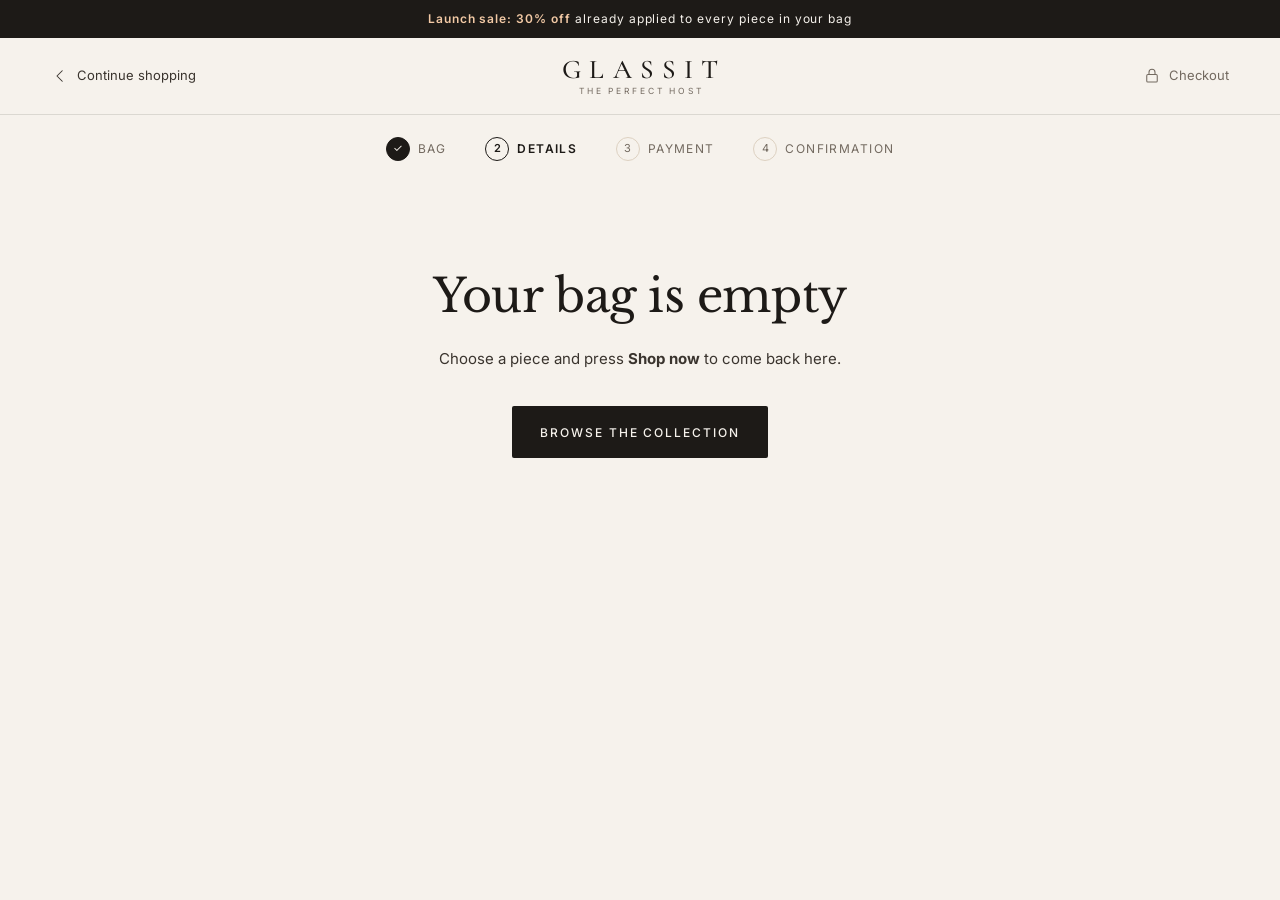
==== checkout.html @ 10aa94db "Landing: boutique 3D set, swipe-driven gallery, Shop now to checkout - 3D gallery is no longer scrol" ====
<!doctype html>
<html lang="en">
<head>
<meta charset="utf-8">
<meta name="viewport" content="width=device-width, initial-scale=1, viewport-fit=cover">
<title>Checkout — Glassit</title>
<meta name="robots" content="noindex">
<meta name="theme-color" content="#f6f2ec">
<link rel="icon" type="image/png" sizes="32x32" href="assets/brand/favicon-32.png">
<link rel="icon" type="image/png" sizes="192x192" href="assets/brand/favicon-192.png">
<link rel="apple-touch-icon" sizes="180x180" href="assets/brand/favicon-180.png">
<link rel="preconnect" href="https://fonts.googleapis.com">
<link rel="preconnect" href="https://fonts.gstatic.com" crossorigin>
<link href="https://fonts.googleapis.com/css2?family=Libre+Baskerville:ital,wght@0,400;0,700;1,400&family=Cormorant+Garamond:wght@400;500&family=Inter:wght@300;400;500;600&display=swap" rel="stylesheet">
<link rel="stylesheet" href="css/landing.css?v=13">
<link rel="stylesheet" href="css/checkout.css?v=1">
</head>
<body class="co">

<div class="ticker ticker--static" role="note"><span><b>Launch sale: 30% off</b> already applied to every piece in your bag</span></div>

<header class="co-head">
  <a class="co-back" href="landing.html#shop"><svg viewBox="0 0 24 24"><path d="M15 5 8 12l7 7"/></svg><span>Continue shopping</span></a>
  <a class="logo" href="landing.html" aria-label="Glassit home"><span class="logo__word">GLASSIT</span><span class="logo__tag">The Perfect Host</span></a>
  <span class="co-secure"><svg viewBox="0 0 24 24"><rect x="5" y="10" width="14" height="10" rx="1.5"/><path d="M8 10V7a4 4 0 0 1 8 0v3"/></svg><span>Checkout</span></span>
</header>

<ol class="co-steps" aria-label="Checkout steps">
  <li class="done">Bag</li><li class="on">Details</li><li class="js-step-pay">Payment</li><li class="js-step-done">Confirmation</li>
</ol>

<main class="co-main js-co">
  <form class="co-form js-form" novalidate>
    <section class="co-card">
      <h2><span>1</span>Contact</h2>
      <div class="grid2">
        <div class="field"><input id="c-email" name="email" type="email" autocomplete="email" required placeholder=" "><label for="c-email">Email</label></div>
        <div class="field"><input id="c-phone" name="phone" type="tel" inputmode="tel" autocomplete="tel" required placeholder=" " pattern="[0-9+ -]{10,15}"><label for="c-phone">Mobile number</label></div>
      </div>
      <label class="check"><input type="checkbox" name="b2b" class="js-b2b"><span>This is a business / bulk order (B2B)</span></label>
      <div class="grid2 js-b2b-fields" hidden>
        <div class="field"><input id="c-company" name="company" autocomplete="organization" placeholder=" "><label for="c-company">Business name</label></div>
        <div class="field"><input id="c-gst" name="gstin" placeholder=" " maxlength="15" style="text-transform:uppercase"><label for="c-gst">GSTIN (optional)</label></div>
      </div>
    </section>

    <section class="co-card">
      <h2><span>2</span>Delivery address</h2>
      <div class="field"><input id="c-name" name="name" autocomplete="name" required placeholder=" "><label for="c-name">Full name</label></div>
      <div class="field"><input id="c-a1" name="address1" autocomplete="address-line1" required placeholder=" "><label for="c-a1">Flat, house, building</label></div>
      <div class="field"><input id="c-a2" name="address2" autocomplete="address-line2" placeholder=" "><label for="c-a2">Area, street, landmark (optional)</label></div>
      <div class="grid3">
        <div class="field"><input id="c-city" name="city" autocomplete="address-level2" required placeholder=" "><label for="c-city">City</label></div>
        <div class="field field--select"><select id="c-state" name="state" autocomplete="address-level1" required class="js-states"></select><label for="c-state">State</label></div>
        <div class="field"><input id="c-pin" name="pin" inputmode="numeric" autocomplete="postal-code" required placeholder=" " maxlength="6" pattern="[1-9][0-9]{5}"><label for="c-pin">PIN code</label></div>
      </div>
    </section>

    <section class="co-card">
      <h2><span>3</span>Payment</h2>
      <div class="pay">
        <label class="pay__opt"><input type="radio" name="payment" value="UPI" checked><span><b>UPI</b><small>Pay by any UPI app. We send a payment request once your order is confirmed.</small></span></label>
        <label class="pay__opt"><input type="radio" name="payment" value="Card / net banking"><span><b>Card or net banking</b><small>We send a secure payment link once your order is confirmed.</small></span></label>
        <label class="pay__opt"><input type="radio" name="payment" value="Cash on delivery"><span><b>Cash on delivery</b><small>Pay when your glassware arrives.</small></span></label>
      </div>
      <div class="field"><textarea id="c-note" name="note" rows="2" placeholder=" "></textarea><label for="c-note">Order note, gift message or delivery instructions (optional)</label></div>
    </section>

    <button class="btn btn--dark btn--block co-place js-place" type="submit">Place order · <span class="js-total-btn">₹0</span></button>
    <p class="co-fine">Your order goes to the Glassit team, who confirm stock, delivery charge and payment with you before anything ships.</p>
  </form>

  <aside class="co-sum">
    <div class="co-card co-card--sum">
      <div class="co-sum__head"><h2>Your order</h2><span class="js-count">0 items</span></div>
      <div class="co-items js-items"></div>
      <div class="co-totals">
        <div><span>Price</span><s class="js-mrp">₹0</s></div>
        <div class="save"><span>Launch discount (30%)</span><b class="js-save">−₹0</b></div>
        <div><span>Subtotal</span><b class="js-sub">₹0</b></div>
        <div><span>Delivery</span><span class="muted">Confirmed with your order</span></div>
        <div class="total"><span>Total</span><b class="js-total">₹0</b></div>
      </div>
      <p class="co-badge"><svg viewBox="0 0 24 24"><path d="M4 9h16l-1.5 11h-13z"/><path d="M8 9V6a4 4 0 0 1 8 0v3"/></svg>You save <b class="js-save2">₹0</b> on this order</p>
    </div>
  </aside>
</main>

<section class="co-empty js-empty" hidden>
  <h1>Your bag is empty</h1>
  <p>Choose a piece and press <b>Shop now</b> to come back here.</p>
  <a class="btn btn--dark" href="landing.html#shop">Browse the collection</a>
</section>

<section class="co-done js-done" hidden>
  <div class="co-done__icon"><svg viewBox="0 0 24 24"><path d="m5 12 5 5 9-10"/></svg></div>
  <p class="eyebrow">Order <span class="js-oid"></span></p>
  <h1>Almost there, <em class="js-oname"></em></h1>
  <p class="js-done-msg">Your email app has opened with the full order. Press send and the Glassit team will confirm stock, delivery and payment with you.</p>
  <div class="co-done__btns">
    <button class="btn btn--line js-resend" type="button">Open the email again</button>
    <a class="btn btn--dark" href="landing.html">Back to the store</a>
  </div>
</section>

<div class="toasts" aria-live="polite"></div>
<script type="module" src="js/checkout.js?v=1"></script>
</body>
</html>
---- css/landing.css ----
/* =========================================================
   GLASSIT — landing (test page)
   ========================================================= */
:root {
  --bg: #f6f2ec;
  --paper: #fbf8f4;
  --sand: #ede5da;
  --stone: #ddd1c1;
  --ink: #1d1a17;
  --ink-2: #3a342e;
  --muted: #736a60;
  --line: rgba(29, 26, 23, .12);
  --sale: #9b3b25;
  --gold: #a8803f;
  --serif: "Libre Baskerville", Baskerville, Georgia, serif;
  --display: "Cormorant Garamond", Georgia, serif;
  --sans: "Inter", system-ui, -apple-system, "Segoe UI", Roboto, sans-serif;
  --gutter: clamp(16px, 4vw, 56px);
  --max: 1360px;
  --nav-h: 72px;
  --ease: cubic-bezier(.22, 1, .36, 1);
  color-scheme: light;
}
*, *::before, *::after { box-sizing: border-box; }
html { -webkit-text-size-adjust: 100%; }
html.lenis, html.lenis body { height: auto; }
.lenis.lenis-smooth { scroll-behavior: auto !important; }
.lenis.lenis-stopped { overflow: hidden; }
body { margin: 0; background: var(--bg); color: var(--ink); font-family: var(--sans); font-size: 15px; line-height: 1.6; -webkit-font-smoothing: antialiased; overflow-x: hidden; }
img { max-width: 100%; display: block; }
a { color: inherit; text-decoration: none; }
button { font: inherit; color: inherit; background: none; border: 0; padding: 0; cursor: pointer; }
input { font: inherit; color: inherit; }
h1, h2, h3 { font-family: var(--serif); font-weight: 400; margin: 0; letter-spacing: -.01em; }
h1 em, h2 em { font-style: italic; color: var(--ink-2); }
[hidden] { display: none !important; }
svg { fill: none; stroke: currentColor; stroke-width: 1.4; stroke-linecap: round; stroke-linejoin: round; }
:focus-visible { outline: 2px solid var(--ink); outline-offset: 3px; }

.eyebrow { font-size: 11px; letter-spacing: .22em; text-transform: uppercase; color: var(--muted); margin: 0 0 16px; display: flex; align-items: center; gap: 10px; font-weight: 500; }
.eyebrow--light { color: rgba(246, 242, 236, .7); }
.pill { display: inline-block; padding: 5px 10px; border-radius: 999px; background: var(--sale); color: #fff; letter-spacing: .14em; font-size: 10px; }

/* buttons */
.btn { display: inline-flex; align-items: center; justify-content: center; gap: 10px; height: 52px; padding: 0 28px; border-radius: 2px; font-size: 12px; letter-spacing: .16em; text-transform: uppercase; font-weight: 500; white-space: nowrap; transition: background .3s, color .3s, border-color .3s, transform .3s var(--ease); }
.btn:active { transform: scale(.98); }
.btn--dark { background: var(--ink); color: var(--bg); }
.btn--dark:hover { background: #000; }
.btn--line { border: 1px solid var(--ink); }
.btn--line:hover { background: var(--ink); color: var(--bg); }
.btn--light { background: var(--bg); color: var(--ink); }
.btn--light:hover { background: #fff; }
.btn--sm { height: 40px; padding: 0 18px; font-size: 11px; }
.btn--block { width: 100%; }
.btn[disabled] { opacity: .35; pointer-events: none; }
.link-arrow { font-size: 12px; letter-spacing: .14em; text-transform: uppercase; font-weight: 500; border-bottom: 1px solid currentColor; padding-bottom: 3px; display: inline-flex; gap: 8px; }
.link-arrow::after { content: "→"; transition: transform .3s var(--ease); }
.link-arrow:hover::after { transform: translateX(4px); }
.icon { width: 40px; height: 40px; display: inline-grid; place-items: center; border-radius: 50%; transition: background .25s; }
.icon:hover { background: var(--sand); }
.icon svg { width: 21px; height: 21px; }

/* price */
.price { display: inline-flex; align-items: baseline; gap: 8px; flex-wrap: wrap; font-variant-numeric: tabular-nums; }
.price s { color: var(--muted); font-size: .86em; }
.price b { font-weight: 600; }
.price i { font-style: normal; font-size: 10px; letter-spacing: .1em; color: #fff; background: var(--sale); padding: 2px 6px; border-radius: 2px; font-weight: 600; align-self: center; }
.price--lg { font-size: 24px; }
.price--lg s { font-size: 16px; }

/* ---------- 1 · ticker ---------- */
.ticker { background: var(--ink); color: var(--bg); overflow: hidden; height: 38px; display: flex; align-items: center; font-size: 12px; letter-spacing: .08em; padding-top: env(safe-area-inset-top, 0px); box-sizing: content-box; }
.ticker__track { display: flex; width: max-content; animation: ticker 38s linear infinite; }
.ticker:hover .ticker__track { animation-play-state: paused; }
.ticker__track span { display: inline-flex; align-items: center; gap: 28px; padding-right: 28px; white-space: nowrap; }
.ticker__track span::after { content: "✦"; color: var(--gold); font-size: 9px; }
.ticker b { color: #f2c9a5; font-weight: 600; }
@keyframes ticker { to { transform: translateX(-50%); } }

/* ---------- 2 · nav ---------- */
.nav { position: sticky; top: 0; z-index: 50; height: var(--nav-h); display: grid; grid-template-columns: auto 1fr auto; align-items: center; gap: 28px; padding: 0 var(--gutter); background: rgba(246, 242, 236, .92); -webkit-backdrop-filter: blur(14px); backdrop-filter: blur(14px); border-bottom: 1px solid transparent; transition: border-color .3s, box-shadow .3s; }
.nav.is-stuck { border-color: var(--line); box-shadow: 0 6px 24px rgba(29, 26, 23, .05); }
.logo { display: inline-flex; flex-direction: column; align-items: center; line-height: 1; }
.logo__word { font-family: var(--display); font-weight: 500; font-size: 27px; letter-spacing: .32em; padding-left: .32em; }
.logo__tag { font-size: 8.5px; letter-spacing: .34em; text-transform: uppercase; color: var(--muted); margin-top: 4px; padding-left: .34em; }
.logo--lg .logo__word { font-size: 36px; }
.nav__links { display: flex; justify-content: center; gap: clamp(16px, 2.2vw, 34px); }
.nav__links a { font-size: 13px; color: var(--ink-2); position: relative; padding: 6px 0; }
.nav__links a::after { content: ""; position: absolute; left: 0; right: 0; bottom: 0; height: 1px; background: var(--ink); transform: scaleX(0); transform-origin: right; transition: transform .4s var(--ease); }
.nav__links a:hover::after { transform: scaleX(1); transform-origin: left; }
.nav__actions { display: flex; align-items: center; gap: 4px; }
.nav__cta { margin-left: 8px; }
.bag-btn { position: relative; }
.bag-btn__n { position: absolute; top: 2px; right: 0; min-width: 17px; height: 17px; border-radius: 9px; background: var(--sale); color: #fff; font-size: 10px; font-weight: 600; display: grid; place-items: center; padding: 0 4px; transform: scale(0); transition: transform .35s var(--ease); }
.bag-btn__n.on { transform: scale(1); }
.bag-btn.bump { animation: bump .5s var(--ease); }
@keyframes bump { 40% { transform: scale(1.2); } }
.nav__burger { display: none; width: 40px; height: 40px; position: relative; }
.nav__burger i { position: absolute; left: 10px; right: 10px; height: 1.4px; background: var(--ink); transition: transform .4s var(--ease), opacity .3s; }
.nav__burger i:nth-child(1) { top: 14px; } .nav__burger i:nth-child(2) { top: 20px; } .nav__burger i:nth-child(3) { top: 26px; }
body.menu-open .nav__burger i:nth-child(1) { transform: translateY(6px) rotate(45deg); }
body.menu-open .nav__burger i:nth-child(2) { opacity: 0; }
body.menu-open .nav__burger i:nth-child(3) { transform: translateY(-6px) rotate(-45deg); }
.drawer-menu { position: fixed; left: 0; right: 0; top: 0; bottom: 0; z-index: 45; background: var(--bg); padding: calc(var(--nav-h) + 60px) var(--gutter) 40px; transform: translateY(-100%); transition: transform .6s var(--ease); overflow-y: auto; }
body.menu-open .drawer-menu { transform: none; }
.drawer-menu a { display: block; font-family: var(--serif); font-size: 26px; padding: 12px 0; border-bottom: 1px solid var(--line); }

/* ---------- 3 · hero ---------- */
.hero { max-width: var(--max); margin: 0 auto; padding: clamp(28px, 5vw, 64px) var(--gutter) clamp(40px, 6vw, 80px); display: grid; grid-template-columns: 1fr 1.1fr; gap: clamp(28px, 5vw, 80px); align-items: center; min-height: calc(100svh - var(--nav-h) - 38px); }
.hero h1 { font-size: clamp(40px, 5.4vw, 80px); line-height: 1.04; margin-bottom: 22px; }
.hero__lede { color: var(--muted); max-width: 460px; font-size: clamp(15px, 1.2vw, 17px); margin: 0 0 32px; }
.hero__ctas { display: flex; gap: 12px; flex-wrap: wrap; }
.hero__facts { list-style: none; padding: 0; margin: 44px 0 0; display: flex; gap: 0; border-top: 1px solid var(--line); max-width: 460px; }
.hero__facts li { flex: 1; padding: 16px 0 0; }
.hero__facts li + li { padding-left: 18px; border-left: 1px solid var(--line); }
.hero__facts b { display: block; font-family: var(--serif); font-size: 24px; font-weight: 400; }
.hero__facts span { font-size: 12px; color: var(--muted); }
.hero__media { position: relative; margin: 0; }
.hero__media img { width: 100%; height: auto; aspect-ratio: 6 / 5; object-fit: cover; border-radius: 4px; }
.hero__badge { position: absolute; top: 22px; right: 22px; width: 92px; height: 92px; border-radius: 50%; background: var(--sale); color: #fff; display: grid; place-content: center; text-align: center; font-size: 11px; letter-spacing: .14em; text-transform: uppercase; line-height: 1.1; box-shadow: 0 10px 30px rgba(155, 59, 37, .3); }
.hero__badge b { display: block; font-family: var(--serif); font-size: 28px; letter-spacing: 0; font-weight: 400; }
.hero__tag { position: absolute; left: 22px; bottom: 22px; background: rgba(251, 248, 244, .94); -webkit-backdrop-filter: blur(8px); backdrop-filter: blur(8px); padding: 16px 18px; border-radius: 3px; display: grid; gap: 4px; max-width: 290px; box-shadow: 0 10px 30px rgba(29, 26, 23, .08); }
.hero__tag small { font-size: 10px; letter-spacing: .2em; text-transform: uppercase; color: var(--muted); }
.hero__tag b { font-family: var(--serif); font-weight: 400; font-size: 16px; }
.hero__tag .link-arrow { margin-top: 6px; justify-self: start; }

/* ---------- 4 · 3D carousel ---------- */
.turn { background: linear-gradient(var(--bg), var(--sand) 30%, var(--sand) 70%, var(--bg)); }
.turn__pin { height: 100svh; min-height: 620px; display: grid; grid-template-rows: auto 1fr auto; padding: calc(var(--nav-h) + 18px) var(--gutter) 22px; max-width: var(--max); margin: 0 auto; }
.turn__head { text-align: center; }
.turn__head h2 { font-size: clamp(30px, 3.6vw, 52px); line-height: 1.1; }
.turn__head .eyebrow { justify-content: center; margin-bottom: 10px; }
.turn__hint { margin: 10px 0 0; font-size: 12px; color: var(--muted); }
.hint-touch { display: none; }
@media (hover: none) { .hint-touch { display: inline; } .hint-desk { display: none; } }
.turn__stage { position: relative; min-height: 0; touch-action: pan-y; cursor: grab; }
.turn__stage:active { cursor: grabbing; }
#turn-canvas { width: 100%; height: 100%; display: block; }
.turn__loading { position: absolute; inset: 0; display: grid; place-content: center; justify-items: center; gap: 14px; font-size: 11px; letter-spacing: .2em; text-transform: uppercase; color: var(--muted); transition: opacity .6s; pointer-events: none; }
.turn__loading span { width: 34px; height: 34px; border-radius: 50%; border: 1.5px solid var(--stone); border-top-color: var(--ink); animation: spin 1s linear infinite; }
.turn__loading.done { opacity: 0; }
@keyframes spin { to { transform: rotate(360deg); } }
.turn__arrow { position: absolute; top: 50%; width: 52px; height: 52px; margin-top: -26px; border-radius: 50%; display: grid; place-items: center; background: rgba(251, 248, 244, .85); border: 1px solid var(--line); transition: background .3s, transform .3s var(--ease); z-index: 2; }
.turn__arrow:hover { background: var(--ink); color: var(--bg); }
.turn__arrow svg { width: 20px; height: 20px; }
.turn__arrow--prev { left: 0; } .turn__arrow--next { right: 0; }
.turn__info { display: grid; grid-template-columns: 1fr auto; gap: 14px 30px; align-items: end; border-top: 1px solid var(--line); padding-top: 18px; }
.turn__meta small { font-size: 11px; letter-spacing: .2em; text-transform: uppercase; color: var(--muted); }
.turn__meta h3 { font-size: clamp(22px, 2.2vw, 30px); margin: 4px 0 2px; }
.turn__meta p { margin: 0; color: var(--muted); font-size: 13px; }
.turn__buy { display: flex; align-items: center; gap: 22px; flex-wrap: wrap; justify-content: flex-end; }
.turn__btns { display: flex; gap: 8px; }
.turn__dots { grid-column: 1 / -1; display: flex; justify-content: center; gap: 8px; }
.turn__dots button { width: 34px; height: 3px; background: var(--stone); border-radius: 2px; transition: background .3s, width .4s var(--ease); }
.turn__dots button.on { background: var(--ink); width: 54px; }
.turn__meta.swap { animation: swap .6s var(--ease); }
@keyframes swap { from { opacity: 0; transform: translateY(10px); } }

/* ---------- 5 · shop grid ---------- */
.section-head { max-width: var(--max); margin: 0 auto; padding: clamp(70px, 10vw, 120px) var(--gutter) 28px; display: flex; justify-content: space-between; align-items: flex-end; gap: 24px; flex-wrap: wrap; }
.section-head h2 { font-size: clamp(32px, 4vw, 58px); line-height: 1.06; }
.section-head__aside { max-width: 300px; color: var(--muted); font-size: 14px; margin: 0; }
.chips { max-width: var(--max); margin: 0 auto 26px; padding: 0 var(--gutter); display: flex; gap: 8px; overflow-x: auto; scrollbar-width: none; }
.chips::-webkit-scrollbar { display: none; }
.chips button { flex: none; height: 38px; padding: 0 16px; border-radius: 999px; border: 1px solid var(--line); font-size: 13px; color: var(--ink-2); transition: all .25s; }
.chips button:hover { border-color: var(--ink); }
.chips button.on { background: var(--ink); color: var(--bg); border-color: var(--ink); }
.chips button small { color: inherit; opacity: .55; margin-left: 4px; }
.grid { max-width: var(--max); margin: 0 auto; padding: 0 var(--gutter); display: grid; grid-template-columns: repeat(4, 1fr); gap: clamp(14px, 2vw, 28px) clamp(12px, 1.6vw, 22px); }
.card { position: relative; display: flex; flex-direction: column; }
.card__img { position: relative; aspect-ratio: 9 / 10; overflow: hidden; border-radius: 3px; background: var(--sand); }
.card__img img { width: 100%; height: 100%; object-fit: cover; transition: transform 1s var(--ease); }
.card:hover .card__img img { transform: scale(1.05); }
.card__badge { position: absolute; top: 10px; left: 10px; background: var(--sale); color: #fff; font-size: 10px; font-weight: 600; letter-spacing: .1em; padding: 4px 8px; border-radius: 2px; }
.card__add { position: absolute; left: 10px; right: 10px; bottom: 10px; height: 42px; background: rgba(29, 26, 23, .92); color: var(--bg); font-size: 11px; letter-spacing: .16em; text-transform: uppercase; border-radius: 2px; transform: translateY(130%); transition: transform .45s var(--ease); }
.card:hover .card__add, .card__add:focus-visible { transform: none; }
.card__body { padding: 12px 2px 0; display: grid; gap: 3px; }
.card__body h3 { font-size: 15px; line-height: 1.35; }
.card__body small { color: var(--muted); font-size: 12px; }
.card__body .price { font-size: 14px; margin-top: 4px; }
.card.enter { animation: cardIn .7s var(--ease) both; }
@keyframes cardIn { from { opacity: 0; transform: translateY(24px); } }
.shop__more { text-align: center; padding: 40px var(--gutter) 0; }
.shop__count { color: var(--muted); font-size: 13px; margin: 12px 0 0; }

/* ---------- 6 · content ---------- */
.tiles { max-width: var(--max); margin: 0 auto; padding: 0 var(--gutter); display: grid; grid-template-columns: repeat(3, 1fr); gap: clamp(10px, 1.4vw, 20px); }
.tile { position: relative; aspect-ratio: 4 / 3.4; overflow: hidden; border-radius: 3px; display: flex; align-items: flex-end; padding: 22px; color: #fff; }
.tile img { position: absolute; inset: 0; width: 100%; height: 100%; object-fit: cover; transition: transform 1.2s var(--ease); }
.tile::after { content: ""; position: absolute; inset: 0; background: linear-gradient(transparent 45%, rgba(20, 16, 12, .6)); }
.tile:hover img { transform: scale(1.06); }
.tile div { position: relative; z-index: 1; }
.tile h3 { font-size: clamp(20px, 2vw, 28px); }
.tile small { font-size: 12px; letter-spacing: .12em; text-transform: uppercase; opacity: .85; }

.story { max-width: var(--max); margin: 0 auto; padding: clamp(80px, 12vw, 150px) var(--gutter) 0; display: grid; grid-template-columns: 1fr 1fr; gap: clamp(30px, 6vw, 100px); align-items: center; }
.story__media { position: relative; margin: 0; padding-bottom: 14%; }
.story__media img { border-radius: 3px; }
.story__media img:first-child { width: 82%; aspect-ratio: 4 / 5; object-fit: cover; }
.story__inset { position: absolute; right: 0; bottom: 0; width: 48%; aspect-ratio: 1; object-fit: cover; border: 8px solid var(--bg); }
.story__copy h2 { font-size: clamp(30px, 3.6vw, 52px); line-height: 1.1; margin-bottom: 22px; }
.story__copy p { color: var(--ink-2); max-width: 500px; }
.story__copy .link-arrow { margin-top: 14px; }

.trade { padding: clamp(80px, 12vw, 150px) var(--gutter) 0; }
.trade__inner { max-width: var(--max); margin: 0 auto; background: var(--ink); color: var(--bg); border-radius: 4px; padding: clamp(32px, 5vw, 72px); display: grid; grid-template-columns: 1.3fr 1fr; gap: 30px 60px; align-items: end; }
.trade h2 { font-size: clamp(28px, 3.4vw, 48px); line-height: 1.1; margin-bottom: 18px; }
.trade h2 em { color: #e7c9a8; }
.trade p { color: rgba(246, 242, 236, .72); max-width: 520px; margin: 0; }
.trade__list { list-style: none; margin: 0; padding: 0; display: grid; gap: 14px; }
.trade__list li { display: grid; border-top: 1px solid rgba(246, 242, 236, .16); padding-top: 12px; }
.trade__list b { font-weight: 500; }
.trade__list span { font-size: 13px; color: rgba(246, 242, 236, .6); }
.trade .btn { justify-self: start; }

.values { max-width: var(--max); margin: 0 auto; padding: clamp(60px, 8vw, 100px) var(--gutter) 0; display: grid; grid-template-columns: repeat(4, 1fr); gap: 20px; }
.value { display: grid; gap: 4px; justify-items: start; }
.value svg { width: 30px; height: 30px; margin-bottom: 8px; color: var(--gold); }
.value b { font-weight: 500; }
.value span { font-size: 13px; color: var(--muted); }

/* ---------- 7 · instagram ---------- */
.insta { padding-bottom: clamp(70px, 10vw, 120px); }
.reels { max-width: var(--max); margin: 0 auto; padding: 0 var(--gutter); display: grid; grid-template-columns: repeat(5, 1fr); gap: 12px; }
.reel { aspect-ratio: 9 / 16; border-radius: 4px; background: repeating-linear-gradient(135deg, var(--sand) 0 14px, #e8dfd2 14px 28px); border: 1px dashed var(--stone); display: grid; place-content: center; justify-items: center; gap: 12px; color: var(--muted); }
.reel small { font-size: 11px; letter-spacing: .14em; text-transform: uppercase; }
.reel__play { width: 48px; height: 48px; border-radius: 50%; border: 1px solid var(--muted); position: relative; }
.reel__play::after { content: ""; position: absolute; left: 19px; top: 15px; border: 9px solid transparent; border-left: 13px solid var(--muted); border-right: 0; }

/* ---------- footer ---------- */
.footer { background: var(--sand); padding: clamp(50px, 7vw, 90px) var(--gutter) calc(30px + env(safe-area-inset-bottom, 0px)); }
.footer__top { max-width: var(--max); margin: 0 auto; display: grid; grid-template-columns: 1.6fr 1fr 1fr 1fr; gap: 36px; }
.footer__brand p { color: var(--muted); margin: 16px 0 24px; max-width: 320px; }
.footer__col h4 { font-size: 11px; letter-spacing: .2em; text-transform: uppercase; margin: 0 0 14px; font-weight: 600; }
.footer__col a { display: block; color: var(--ink-2); font-size: 14px; padding: 4px 0; }
.footer__col a:hover { text-decoration: underline; }
.news label { display: block; font-size: 13px; margin-bottom: 10px; }
.news__row { display: flex; gap: 6px; max-width: 380px; }
.news__row input { flex: 1; min-width: 0; height: 40px; border: 1px solid var(--stone); background: var(--paper); padding: 0 12px; border-radius: 2px; }
.footer__base { max-width: var(--max); margin: 50px auto 0; padding-top: 20px; border-top: 1px solid var(--line); display: flex; justify-content: space-between; gap: 12px; flex-wrap: wrap; font-size: 12px; color: var(--muted); }

/* ---------- sticky shop bar (mobile) ---------- */
.shopbar { position: fixed; left: 12px; right: 12px; bottom: calc(12px + env(safe-area-inset-bottom, 0px)); z-index: 40; display: none; align-items: center; justify-content: space-between; height: 54px; padding: 0 8px 0 18px; background: var(--ink); color: var(--bg); border-radius: 3px; font-size: 13px; transform: translateY(150%); transition: transform .5s var(--ease); box-shadow: 0 10px 30px rgba(0, 0, 0, .2); }
.shopbar b { background: var(--bg); color: var(--ink); height: 40px; display: grid; place-items: center; padding: 0 18px; border-radius: 2px; font-size: 11px; letter-spacing: .16em; text-transform: uppercase; font-weight: 600; }
.shopbar.on { transform: none; }

/* ---------- bag ---------- */
.bag { position: fixed; inset: 0; z-index: 80; pointer-events: none; }
.bag__scrim { position: absolute; inset: 0; background: rgba(29, 26, 23, .35); opacity: 0; transition: opacity .4s; }
.bag__panel { position: absolute; top: 0; right: 0; bottom: 0; width: min(440px, 100%); background: var(--paper); display: flex; flex-direction: column; transform: translateX(100%); transition: transform .6s var(--ease); padding-top: env(safe-area-inset-top, 0px); padding-bottom: env(safe-area-inset-bottom, 0px); }
body.bag-open .bag { pointer-events: auto; }
body.bag-open .bag__scrim { opacity: 1; }
body.bag-open .bag__panel { transform: none; }
.bag__head { display: flex; justify-content: space-between; align-items: center; padding: 18px 22px; border-bottom: 1px solid var(--line); }
.bag__head h3 { font-size: 22px; }
.bag__items { flex: 1; overflow-y: auto; padding: 6px 22px; overscroll-behavior: contain; }
.bag__empty { text-align: center; color: var(--muted); padding: 60px 10px; }
.bag__empty b { display: block; font-family: var(--serif); font-weight: 400; font-size: 20px; color: var(--ink); margin-bottom: 6px; }
.line { display: grid; grid-template-columns: 76px 1fr auto; gap: 14px; padding: 16px 0; border-bottom: 1px solid var(--line); align-items: start; }
.line img { width: 76px; height: 84px; object-fit: cover; border-radius: 2px; background: var(--sand); }
.line b { display: block; font-family: var(--serif); font-weight: 400; font-size: 14px; line-height: 1.35; }
.line small { display: block; color: var(--muted); font-size: 12px; }
.qty { display: inline-flex; align-items: center; border: 1px solid var(--line); margin-top: 10px; }
.qty button { width: 30px; height: 30px; }
.qty span { min-width: 26px; text-align: center; font-size: 13px; }
.line__right { text-align: right; display: grid; gap: 6px; justify-items: end; }
.line__right .price { font-size: 13px; justify-content: flex-end; }
.line__rm { font-size: 11px; color: var(--muted); text-decoration: underline; }
.bag__foot { padding: 18px 22px 22px; border-top: 1px solid var(--line); display: grid; gap: 8px; }
.bag__row { display: flex; justify-content: space-between; font-size: 13px; color: var(--muted); }
.bag__row b { color: var(--sale); font-weight: 600; }
.bag__row--total { font-size: 16px; color: var(--ink); margin-bottom: 8px; }
.bag__row--total b { color: var(--ink); font-family: var(--serif); font-weight: 400; font-size: 20px; }
.bag__note { font-size: 12px; color: var(--muted); text-align: center; margin: 4px 0 0; }

/* ---------- search ---------- */
.search { position: fixed; inset: 0; z-index: 85; background: rgba(29, 26, 23, .3); opacity: 0; pointer-events: none; transition: opacity .3s; }
body.search-open .search { opacity: 1; pointer-events: auto; }
.search__panel { background: var(--paper); padding: calc(20px + env(safe-area-inset-top, 0px)) var(--gutter) 24px; display: grid; grid-template-columns: 1fr auto; gap: 14px; max-height: 80vh; overflow-y: auto; transform: translateY(-20px); transition: transform .4s var(--ease); }
body.search-open .search__panel { transform: none; }
.search input { height: 54px; border: 0; border-bottom: 1px solid var(--ink); background: none; font-family: var(--serif); font-size: clamp(18px, 2vw, 24px); outline: none; }
.search__results { grid-column: 1 / -1; display: grid; grid-template-columns: repeat(auto-fill, minmax(240px, 1fr)); gap: 10px; }
.search__results a { display: grid; grid-template-columns: 56px 1fr; gap: 12px; align-items: center; padding: 6px; border-radius: 3px; }
.search__results a:hover { background: var(--sand); }
.search__results img { width: 56px; height: 62px; object-fit: cover; border-radius: 2px; }
.search__results b { display: block; font-weight: 500; font-size: 13px; line-height: 1.3; }
.search__results .price { font-size: 12px; }

/* ---------- toasts ---------- */
.toasts { position: fixed; left: 50%; bottom: calc(80px + env(safe-area-inset-bottom, 0px)); transform: translateX(-50%); z-index: 90; display: grid; gap: 8px; justify-items: center; pointer-events: none; width: max-content; max-width: calc(100vw - 32px); }
.toast { background: var(--ink); color: var(--bg); padding: 12px 18px; border-radius: 3px; font-size: 13px; box-shadow: 0 10px 30px rgba(0, 0, 0, .2); animation: toastIn .5s var(--ease); }
.toast.out { animation: toastOut .4s var(--ease) forwards; }
@keyframes toastIn { from { opacity: 0; transform: translateY(14px); } }
@keyframes toastOut { to { opacity: 0; transform: translateY(8px); } }
.fly { position: fixed; z-index: 95; pointer-events: none; border-radius: 3px; object-fit: cover; box-shadow: 0 10px 30px rgba(0, 0, 0, .25); }

/* reveal */
.rv { opacity: 0; transform: translateY(26px); transition: opacity .9s var(--ease), transform .9s var(--ease); }
.rv.in { opacity: 1; transform: none; }

/* ---------- responsive ---------- */
@media (max-width: 1180px) {
  .nav__links { gap: 16px; }
  .nav__links a { font-size: 12px; }
  .nav__cta { display: none; }
}
@media (max-width: 980px) {
  :root { --nav-h: 62px; }
  .nav { grid-template-columns: 40px 1fr auto; gap: 8px; }
  .nav__burger { display: block; }
  .nav__links { display: none; }
  .logo { justify-self: center; }
  .logo__word { font-size: 22px; }
  .hero { grid-template-columns: 1fr; min-height: 0; gap: 26px; padding-top: 22px; }
  .hero__media { order: -1; }
  .hero__media img { aspect-ratio: 5 / 4; }
  .hero__badge { width: 72px; height: 72px; top: 14px; right: 14px; font-size: 9px; }
  .hero__badge b { font-size: 22px; }
  .hero__tag { left: 12px; bottom: 12px; padding: 12px 14px; max-width: 230px; }
  .hero__tag b { font-size: 14px; }
  .hero__ctas .btn { flex: 1; }
  .hero__facts { margin-top: 30px; }
  .grid { grid-template-columns: repeat(2, 1fr); }
  .card__add { transform: none; height: 36px; font-size: 10px; left: 8px; right: 8px; bottom: 8px; }
  .tiles { grid-template-columns: repeat(2, 1fr); }
  .story { grid-template-columns: 1fr; }
  .trade__inner { grid-template-columns: 1fr; }
  .values { grid-template-columns: repeat(2, 1fr); gap: 28px 16px; }
  .reels { grid-template-columns: repeat(5, 62%); overflow-x: auto; scroll-snap-type: x mandatory; scrollbar-width: none; padding-bottom: 4px; }
  .reels::-webkit-scrollbar { display: none; }
  .reel { scroll-snap-align: start; }
  .footer__top { grid-template-columns: 1fr 1fr; }
  .footer__brand { grid-column: 1 / -1; }
  .shopbar { display: flex; }
  .turn__pin { padding-top: calc(var(--nav-h) + 10px); min-height: 560px; }
  .turn__info { grid-template-columns: 1fr; text-align: center; padding-top: 12px; gap: 10px; }
  .turn__buy { justify-content: center; gap: 12px; }
  .turn__btns { width: 100%; }
  .turn__btns .btn { flex: 1; height: 46px; padding: 0 12px; }
  .turn__arrow { width: 42px; height: 42px; margin-top: -21px; }
  .price--lg { font-size: 20px; }
}
@media (max-width: 420px) {
  .hero h1 { font-size: 36px; }
  .hero__ctas { flex-direction: column; }
  .section-head { padding-top: 64px; }
  .turn__hint { display: none; }
}
@media (prefers-reduced-motion: reduce) {
  *, *::before, *::after { animation-duration: .001ms !important; animation-iteration-count: 1 !important; transition-duration: .001ms !important; }
  .rv { opacity: 1; transform: none; }
}
.hero__tag { max-width: 41%; padding: 14px 16px; }
.hero__tag b { font-size: 14px; line-height: 1.3; }
@media (max-width: 980px) {
  .hero__tag { position: static; max-width: none; margin-top: 10px; box-shadow: none; background: var(--paper); grid-template-columns: 1fr auto; align-items: center; }
  .hero__tag small, .hero__tag b { grid-column: 1; }
  .hero__tag .price { grid-column: 1; }
  .hero__tag .link-arrow { grid-column: 2; grid-row: 1 / span 3; margin: 0; }
}
@media (max-width: 980px) {
  .hero__tag { display: none; }
  .hero__media img { aspect-ratio: 4 / 3; }
  .hero { gap: 20px; }
  .hero h1 { margin-bottom: 14px; }
  .hero__lede { margin-bottom: 22px; }
}
.hide-shopbar .shopbar { transform: translateY(150%); }
/* blend the 3D studio backdrop into the section */
#turn-canvas { -webkit-mask-image: radial-gradient(120% 95% at 50% 45%, #000 62%, transparent 100%); mask-image: radial-gradient(120% 95% at 50% 45%, #000 62%, transparent 100%); }

/* ---------- 3D gallery: full-bleed set, not pinned ---------- */
.turn { position: relative; height: 100svh; min-height: 640px; max-height: 1040px; overflow: hidden; background: #e4d8c8; }
.turn__pin { position: relative; height: 100%; max-width: none; margin: 0; padding: calc(var(--nav-h) + 14px) 0 0; display: grid; grid-template-rows: auto 1fr auto; pointer-events: none; }
.turn__pin > * { pointer-events: auto; }
.turn__head { grid-row: 1; position: relative; z-index: 2; padding: 0 var(--gutter); pointer-events: none; }
.turn__stage { position: absolute; inset: 0; z-index: 1; }
#turn-canvas { -webkit-mask-image: none; mask-image: none; }
.turn__arrow { background: rgba(251, 248, 244, .78); -webkit-backdrop-filter: blur(6px); backdrop-filter: blur(6px); }
.turn__arrow--prev { left: var(--gutter); } .turn__arrow--next { right: var(--gutter); }
.turn__info { grid-row: 3; position: relative; z-index: 2; border-top: 0; padding: 26px var(--gutter) 22px;
  background: linear-gradient(rgba(228, 216, 200, 0), rgba(236, 228, 216, .9) 38%, rgba(240, 233, 223, .96)); }
.turn__head h2, .turn__head .eyebrow, .turn__hint { text-shadow: 0 1px 12px rgba(240, 232, 220, .8); }
@media (max-width: 980px) { .turn { min-height: 600px; } .turn__info { padding-top: 40px; } }

.turn { background: #d9ccb8; }
---- css/checkout.css ----
/* GLASSIT checkout (builds on landing.css tokens) */
.co { background: var(--bg); }
.ticker--static { justify-content: center; padding: 0 16px; text-align: center; }
.ticker--static span { white-space: normal; line-height: 1.3; }
.co-head { max-width: var(--max); margin: 0 auto; padding: 18px var(--gutter); display: grid; grid-template-columns: 1fr auto 1fr; align-items: center; border-bottom: 1px solid var(--line); }
.co-back, .co-secure { display: inline-flex; align-items: center; gap: 8px; font-size: 13px; color: var(--ink-2); }
.co-back svg, .co-secure svg { width: 18px; height: 18px; }
.co-back:hover span { text-decoration: underline; }
.co-secure { justify-self: end; color: var(--muted); }
.co-head .logo { justify-self: center; }

.co-steps { list-style: none; display: flex; justify-content: center; gap: clamp(10px, 3vw, 40px); margin: 0 auto; padding: 22px var(--gutter) 8px; max-width: var(--max); counter-reset: s; }
.co-steps li { counter-increment: s; display: flex; align-items: center; gap: 8px; font-size: 12px; letter-spacing: .12em; text-transform: uppercase; color: var(--muted); }
.co-steps li::before { content: counter(s); width: 24px; height: 24px; border-radius: 50%; border: 1px solid var(--stone); display: grid; place-items: center; font-size: 11px; letter-spacing: 0; }
.co-steps li.done::before { content: "✓"; background: var(--ink); color: var(--bg); border-color: var(--ink); }
.co-steps li.on { color: var(--ink); font-weight: 600; }
.co-steps li.on::before { border-color: var(--ink); }

.co-main { max-width: var(--max); margin: 0 auto; padding: 22px var(--gutter) 80px; display: grid; grid-template-columns: minmax(0, 1.35fr) minmax(320px, 1fr); gap: clamp(18px, 3vw, 40px); align-items: start; }
.co-card { background: var(--paper); border: 1px solid var(--line); border-radius: 4px; padding: clamp(18px, 2.4vw, 28px); margin-bottom: 14px; }
.co-card h2 { font-size: 20px; display: flex; align-items: center; gap: 12px; margin-bottom: 18px; }
.co-card h2 span { width: 28px; height: 28px; border-radius: 50%; background: var(--ink); color: var(--bg); font-family: var(--sans); font-size: 12px; display: grid; place-items: center; }
.grid2 { display: grid; grid-template-columns: 1fr 1fr; gap: 0 12px; }
.grid3 { display: grid; grid-template-columns: 1.2fr 1fr .8fr; gap: 0 12px; }

.field { position: relative; margin-bottom: 12px; }
.field input, .field select, .field textarea { width: 100%; border: 1px solid var(--stone); background: #fff; border-radius: 3px; padding: 22px 14px 8px; font-size: 15px; outline: none; transition: border-color .2s, box-shadow .2s; resize: vertical; }
.field select { appearance: none; -webkit-appearance: none; background-image: linear-gradient(45deg, transparent 50%, var(--muted) 50%), linear-gradient(135deg, var(--muted) 50%, transparent 50%); background-position: calc(100% - 18px) 55%, calc(100% - 13px) 55%; background-size: 5px 5px; background-repeat: no-repeat; }
.field label { position: absolute; left: 15px; top: 15px; font-size: 14px; color: var(--muted); pointer-events: none; transition: transform .25s var(--ease), font-size .25s, color .25s; transform-origin: left; }
.field input:focus, .field select:focus, .field textarea:focus { border-color: var(--ink); box-shadow: 0 0 0 3px rgba(29, 26, 23, .06); }
.field input:focus + label, .field input:not(:placeholder-shown) + label,
.field textarea:focus + label, .field textarea:not(:placeholder-shown) + label, .field--select label { transform: translateY(-9px); font-size: 11px; }
.field.err input, .field.err select { border-color: var(--sale); }
.field.err label { color: var(--sale); }

.check { display: flex; align-items: center; gap: 10px; font-size: 14px; margin: 4px 0 14px; cursor: pointer; }
.check input, .pay__opt input { accent-color: var(--ink); width: 17px; height: 17px; }

.pay { display: grid; gap: 8px; margin-bottom: 14px; }
.pay__opt { display: flex; gap: 12px; align-items: flex-start; padding: 14px; border: 1px solid var(--stone); border-radius: 3px; cursor: pointer; transition: border-color .2s, background .2s; }
.pay__opt:has(input:checked) { border-color: var(--ink); background: #fff; }
.pay__opt input { margin-top: 3px; }
.pay__opt b { display: block; font-weight: 600; font-size: 14px; }
.pay__opt small { color: var(--muted); font-size: 13px; }

.co-place { height: 58px; font-size: 13px; margin-top: 4px; }
.co-fine { color: var(--muted); font-size: 12px; text-align: center; margin: 10px 0 0; }

.co-sum { position: sticky; top: 20px; }
.co-sum__head { display: flex; justify-content: space-between; align-items: baseline; margin-bottom: 6px; }
.co-sum__head h2 { margin: 0; }
.co-sum__head span { color: var(--muted); font-size: 13px; }
.co-items { max-height: 46vh; overflow-y: auto; margin: 0 -6px; padding: 0 6px; }
.co-line { display: grid; grid-template-columns: 64px 1fr auto; gap: 12px; padding: 14px 0; border-bottom: 1px solid var(--line); align-items: start; }
.co-line img { width: 64px; height: 72px; object-fit: cover; border-radius: 2px; background: var(--sand); }
.co-line b { display: block; font-family: var(--serif); font-weight: 400; font-size: 14px; line-height: 1.35; }
.co-line small { display: block; color: var(--muted); font-size: 12px; }
.co-line .price { font-size: 13px; justify-content: flex-end; }
.co-line .qty { margin-top: 8px; }
.co-line .line__rm { display: block; margin-top: 6px; margin-left: auto; }
.co-totals { padding-top: 14px; display: grid; gap: 8px; font-size: 14px; }
.co-totals div { display: flex; justify-content: space-between; gap: 12px; }
.co-totals s { color: var(--muted); }
.co-totals .save b { color: var(--sale); }
.co-totals .muted { color: var(--muted); font-size: 13px; text-align: right; }
.co-totals .total { border-top: 1px solid var(--line); padding-top: 12px; margin-top: 4px; font-size: 16px; }
.co-totals .total b { font-family: var(--serif); font-weight: 400; font-size: 24px; }
.co-badge { display: flex; align-items: center; gap: 10px; margin: 16px 0 0; padding: 12px 14px; background: rgba(155, 59, 37, .07); color: var(--sale); border-radius: 3px; font-size: 13px; }
.co-badge svg { width: 20px; height: 20px; flex: none; }

.co-empty, .co-done { max-width: 620px; margin: 0 auto; padding: 90px var(--gutter) 120px; text-align: center; }
.co-empty h1, .co-done h1 { font-size: clamp(30px, 4vw, 46px); margin-bottom: 14px; }
.co-empty p, .co-done p { color: var(--ink-2); }
.co-empty .btn { margin-top: 20px; }
.co-done .eyebrow { justify-content: center; }
.co-done__icon { width: 74px; height: 74px; border-radius: 50%; background: var(--ink); color: var(--bg); display: grid; place-items: center; margin: 0 auto 24px; animation: pop .7s var(--ease); }
.co-done__icon svg { width: 34px; height: 34px; stroke-width: 2; }
.co-done__btns { display: flex; gap: 10px; justify-content: center; flex-wrap: wrap; margin-top: 28px; }
@keyframes pop { from { transform: scale(.4); opacity: 0; } }

@media (max-width: 900px) {
  .co-main { grid-template-columns: 1fr; }
  .co-sum { position: static; order: -1; }
  .co-items { max-height: none; }
  .co-head { grid-template-columns: auto 1fr auto; }
  .co-back span, .co-secure span { display: none; }
  .co-steps li { font-size: 0; gap: 0; }
  .co-steps li.on { font-size: 11px; gap: 8px; }
}
@media (max-width: 560px) {
  .grid2, .grid3 { grid-template-columns: 1fr; }
}
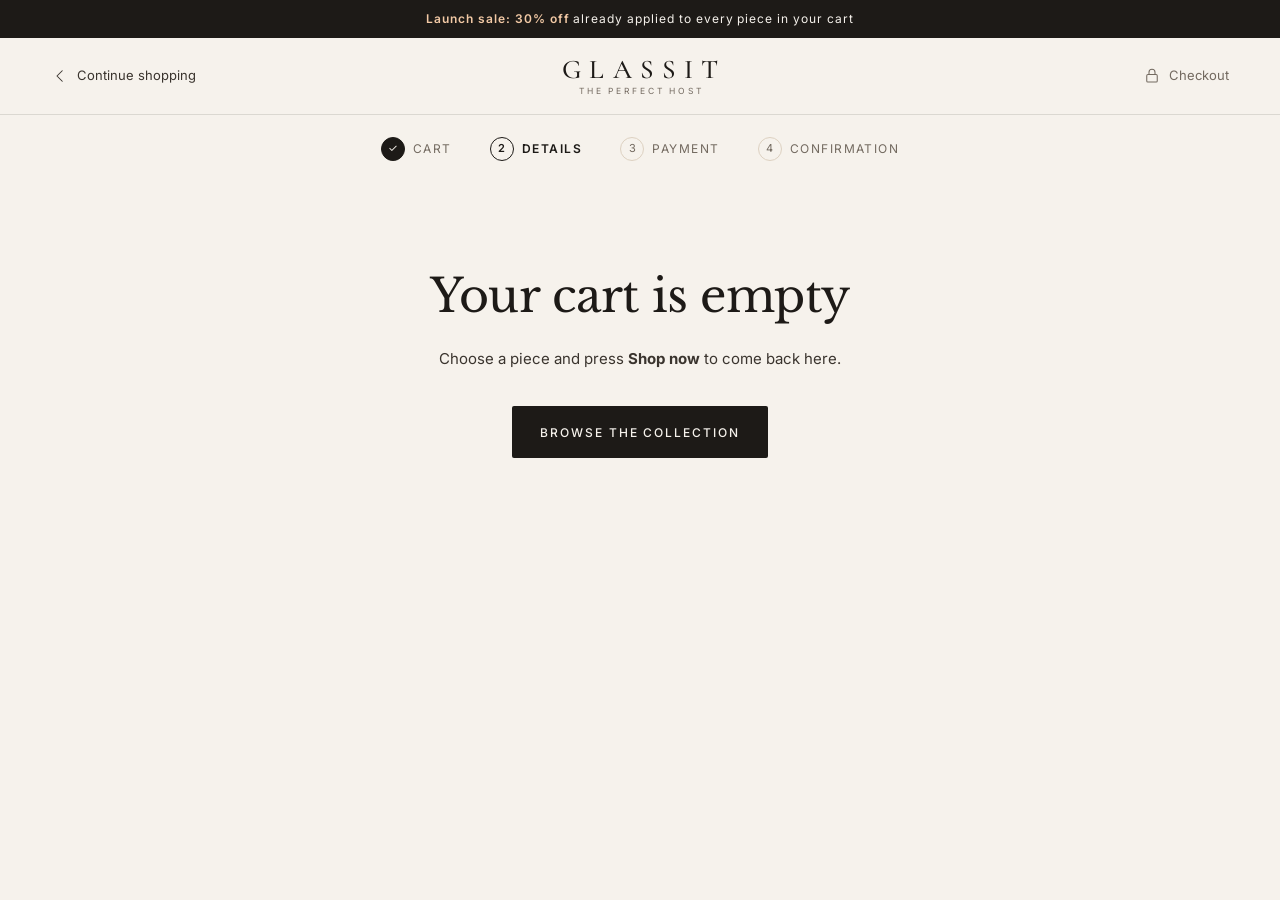
==== commit 60ac656d: "Add to cart + Shop now on every product - Product cards and the 3D carousel show Add to cart above S" ====
--- a/checkout.html
+++ b/checkout.html
@@ -12,12 +12,12 @@
 <link rel="preconnect" href="https://fonts.googleapis.com">
 <link rel="preconnect" href="https://fonts.gstatic.com" crossorigin>
 <link href="https://fonts.googleapis.com/css2?family=Libre+Baskerville:ital,wght@0,400;0,700;1,400&family=Cormorant+Garamond:wght@400;500&family=Inter:wght@300;400;500;600&display=swap" rel="stylesheet">
-<link rel="stylesheet" href="css/landing.css?v=13">
-<link rel="stylesheet" href="css/checkout.css?v=1">
+<link rel="stylesheet" href="css/landing.css?v=17">
+<link rel="stylesheet" href="css/checkout.css?v=2">
 </head>
 <body class="co">
 
-<div class="ticker ticker--static" role="note"><span><b>Launch sale: 30% off</b> already applied to every piece in your bag</span></div>
+<div class="ticker ticker--static" role="note"><span><b>Launch sale: 30% off</b> already applied to every piece in your cart</span></div>
 
 <header class="co-head">
   <a class="co-back" href="landing.html#shop"><svg viewBox="0 0 24 24"><path d="M15 5 8 12l7 7"/></svg><span>Continue shopping</span></a>
@@ -26,7 +26,7 @@
 </header>
 
 <ol class="co-steps" aria-label="Checkout steps">
-  <li class="done">Bag</li><li class="on">Details</li><li class="js-step-pay">Payment</li><li class="js-step-done">Confirmation</li>
+  <li class="done">Cart</li><li class="on">Details</li><li class="js-step-pay">Payment</li><li class="js-step-done">Confirmation</li>
 </ol>
 
 <main class="co-main js-co">
@@ -87,7 +87,7 @@
 </main>
 
 <section class="co-empty js-empty" hidden>
-  <h1>Your bag is empty</h1>
+  <h1>Your cart is empty</h1>
   <p>Choose a piece and press <b>Shop now</b> to come back here.</p>
   <a class="btn btn--dark" href="landing.html#shop">Browse the collection</a>
 </section>
@@ -104,6 +104,6 @@
 </section>
 
 <div class="toasts" aria-live="polite"></div>
-<script type="module" src="js/checkout.js?v=1"></script>
+<script type="module" src="js/checkout.js?v=2"></script>
 </body>
 </html>
--- a/css/landing.css
+++ b/css/landing.css
@@ -384,3 +384,15 @@
 @media (max-width: 980px) { .turn { min-height: 600px; } .turn__info { padding-top: 40px; } }
 
 .turn { background: #d9ccb8; }
+
+/* product cards: Add to cart above Shop now */
+.card__btns { display: grid; gap: 6px; margin-top: 12px; }
+.card__btns .btn { height: 42px; width: 100%; padding: 0 12px; font-size: 11px; letter-spacing: .14em; }
+.turn__btns .btn { min-width: 150px; }
+@media (max-width: 980px) {
+  .card__btns .btn { height: 40px; font-size: 10px; letter-spacing: .1em; }
+  .turn__btns .btn { min-width: 0; }
+}
+/* keep the two buttons level across a row, whatever the name length */
+.card__body { display: flex; flex-direction: column; flex: 1; gap: 3px; }
+.card__btns { margin-top: auto; padding-top: 12px; }
--- a/css/checkout.css
+++ b/css/checkout.css
@@ -90,3 +90,4 @@
 @media (max-width: 560px) {
   .grid2, .grid3 { grid-template-columns: 1fr; }
 }
+.co-mode { font-size: 12px; color: var(--muted); margin: 0 0 4px; }
